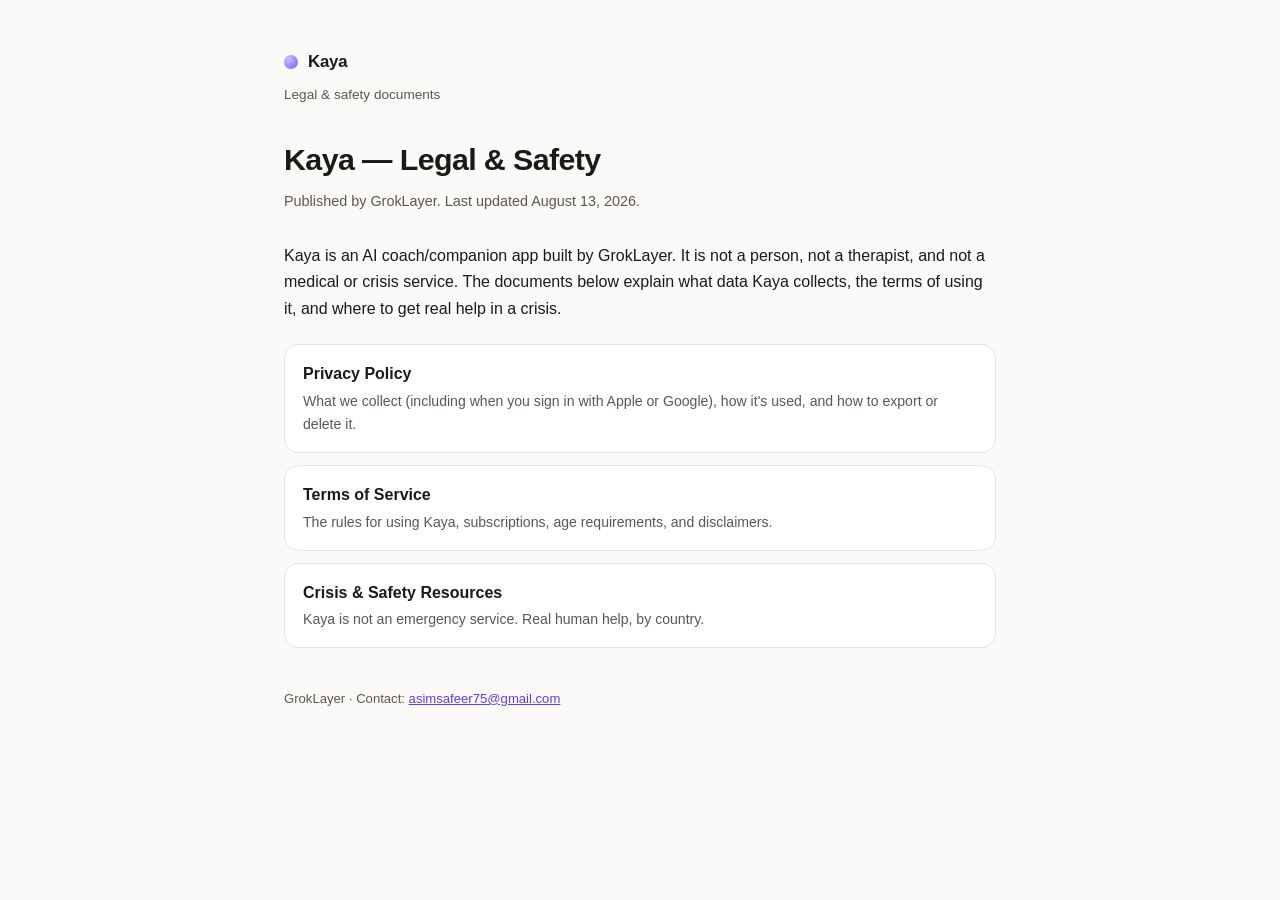
==== index.html @ b3f862a9 "feat: publish Kaya privacy policy, terms of service, and crisis resources Static GitHub Pages site f" ====
<!doctype html>
<html lang="en">
<head>
<meta charset="utf-8">
<meta name="viewport" content="width=device-width, initial-scale=1">
<title>Kaya — Legal &amp; Safety</title>
<link rel="stylesheet" href="style.css">
</head>
<body>
<div class="wrap">
  <header class="site">
    <div class="logo-dot"></div>
    <div class="name">Kaya</div>
  </header>
  <p class="eyebrow">Legal &amp; safety documents</p>
  <h1>Kaya — Legal &amp; Safety</h1>
  <p class="meta">Published by GrokLayer. Last updated August 13, 2026.</p>

  <p>Kaya is an AI coach/companion app built by GrokLayer. It is not a person, not a
  therapist, and not a medical or crisis service. The documents below explain what data
  Kaya collects, the terms of using it, and where to get real help in a crisis.</p>

  <div class="pill-grid">
    <a class="pill" href="privacy.html">
      <div class="t">Privacy Policy</div>
      <div class="d">What we collect (including when you sign in with Apple or Google), how it's used, and how to export or delete it.</div>
    </a>
    <a class="pill" href="terms.html">
      <div class="t">Terms of Service</div>
      <div class="d">The rules for using Kaya, subscriptions, age requirements, and disclaimers.</div>
    </a>
    <a class="pill" href="crisis.html">
      <div class="t">Crisis &amp; Safety Resources</div>
      <div class="d">Kaya is not an emergency service. Real human help, by country.</div>
    </a>
  </div>

  <footer>
    GrokLayer · Contact: <a href="mailto:asimsafeer75@gmail.com">asimsafeer75@gmail.com</a>
  </footer>
</div>
</body>
</html>
---- style.css ----
:root {
  --bg: #fbfaf8;
  --surface: #ffffff;
  --text: #1c1a17;
  --text-muted: #5c574f;
  --accent: #7a5cff;
  --border: #e8e4dc;
  --link: #5b3df0;
}

@media (prefers-color-scheme: dark) {
  :root {
    --bg: #16141b;
    --surface: #1e1c24;
    --text: #f2efe9;
    --text-muted: #b3ada2;
    --accent: #b39dff;
    --border: #322f3a;
    --link: #b39dff;
  }
}

* { box-sizing: border-box; }

body {
  margin: 0;
  background: var(--bg);
  color: var(--text);
  font-family: -apple-system, BlinkMacSystemFont, "Segoe UI", Inter, Roboto, sans-serif;
  line-height: 1.65;
}

.wrap {
  max-width: 760px;
  margin: 0 auto;
  padding: 48px 24px 96px;
}

header.site {
  display: flex;
  align-items: center;
  gap: 10px;
  margin-bottom: 8px;
}

.logo-dot {
  width: 14px;
  height: 14px;
  border-radius: 50%;
  background: radial-gradient(circle at 30% 30%, #cabfff, var(--accent));
  flex-shrink: 0;
}

header.site .name {
  font-weight: 700;
  font-size: 1.05rem;
  letter-spacing: -0.01em;
}

.eyebrow {
  color: var(--text-muted);
  font-size: 0.85rem;
  margin: 0 0 28px;
}

h1 {
  font-size: 1.9rem;
  letter-spacing: -0.02em;
  margin: 0 0 6px;
}

h2 {
  font-size: 1.2rem;
  margin: 2.2em 0 0.6em;
  letter-spacing: -0.01em;
}

h3 {
  font-size: 1rem;
  margin: 1.6em 0 0.4em;
}

p, li { color: var(--text); }

.meta {
  color: var(--text-muted);
  font-size: 0.9rem;
  margin: 0 0 2em;
}

a { color: var(--link); }

table {
  width: 100%;
  border-collapse: collapse;
  margin: 1em 0;
  font-size: 0.92rem;
}

th, td {
  text-align: left;
  padding: 8px 10px;
  border-bottom: 1px solid var(--border);
  vertical-align: top;
}

th { color: var(--text-muted); font-weight: 600; }

.card {
  background: var(--surface);
  border: 1px solid var(--border);
  border-radius: 14px;
  padding: 18px 20px;
  margin: 1em 0;
}

.crisis-card {
  border-left: 4px solid var(--accent);
}

.nav-links {
  display: flex;
  gap: 18px;
  flex-wrap: wrap;
  margin: 24px 0 0;
  padding-top: 20px;
  border-top: 1px solid var(--border);
  font-size: 0.9rem;
}

.pill-grid {
  display: grid;
  gap: 12px;
  margin: 1.4em 0;
}

.pill {
  display: block;
  background: var(--surface);
  border: 1px solid var(--border);
  border-radius: 14px;
  padding: 16px 18px;
  text-decoration: none;
  color: var(--text);
}

.pill .t { font-weight: 600; margin-bottom: 2px; }
.pill .d { color: var(--text-muted); font-size: 0.88rem; }

code {
  background: var(--surface);
  border: 1px solid var(--border);
  border-radius: 4px;
  padding: 1px 5px;
  font-size: 0.88em;
}

footer {
  margin-top: 3em;
  color: var(--text-muted);
  font-size: 0.82rem;
}
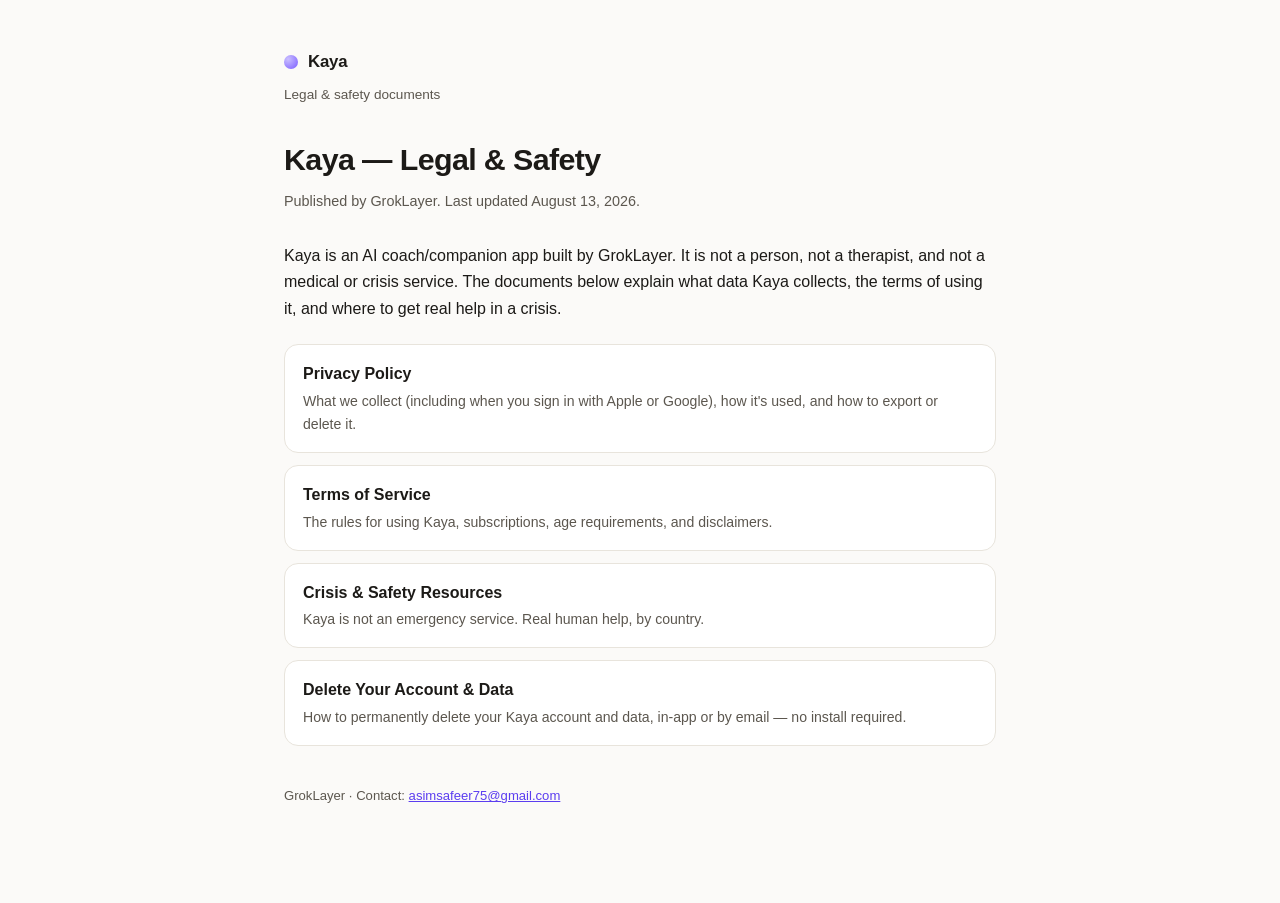
==== commit 88bc178c: "feat: add account/data deletion page and cross-links Adds a standalone deletion request page (in-app" ====
--- a/index.html
+++ b/index.html
@@ -33,6 +33,10 @@
       <div class="t">Crisis &amp; Safety Resources</div>
       <div class="d">Kaya is not an emergency service. Real human help, by country.</div>
     </a>
+    <a class="pill" href="delete-account.html">
+      <div class="t">Delete Your Account &amp; Data</div>
+      <div class="d">How to permanently delete your Kaya account and data, in-app or by email — no install required.</div>
+    </a>
   </div>
 
   <footer>
